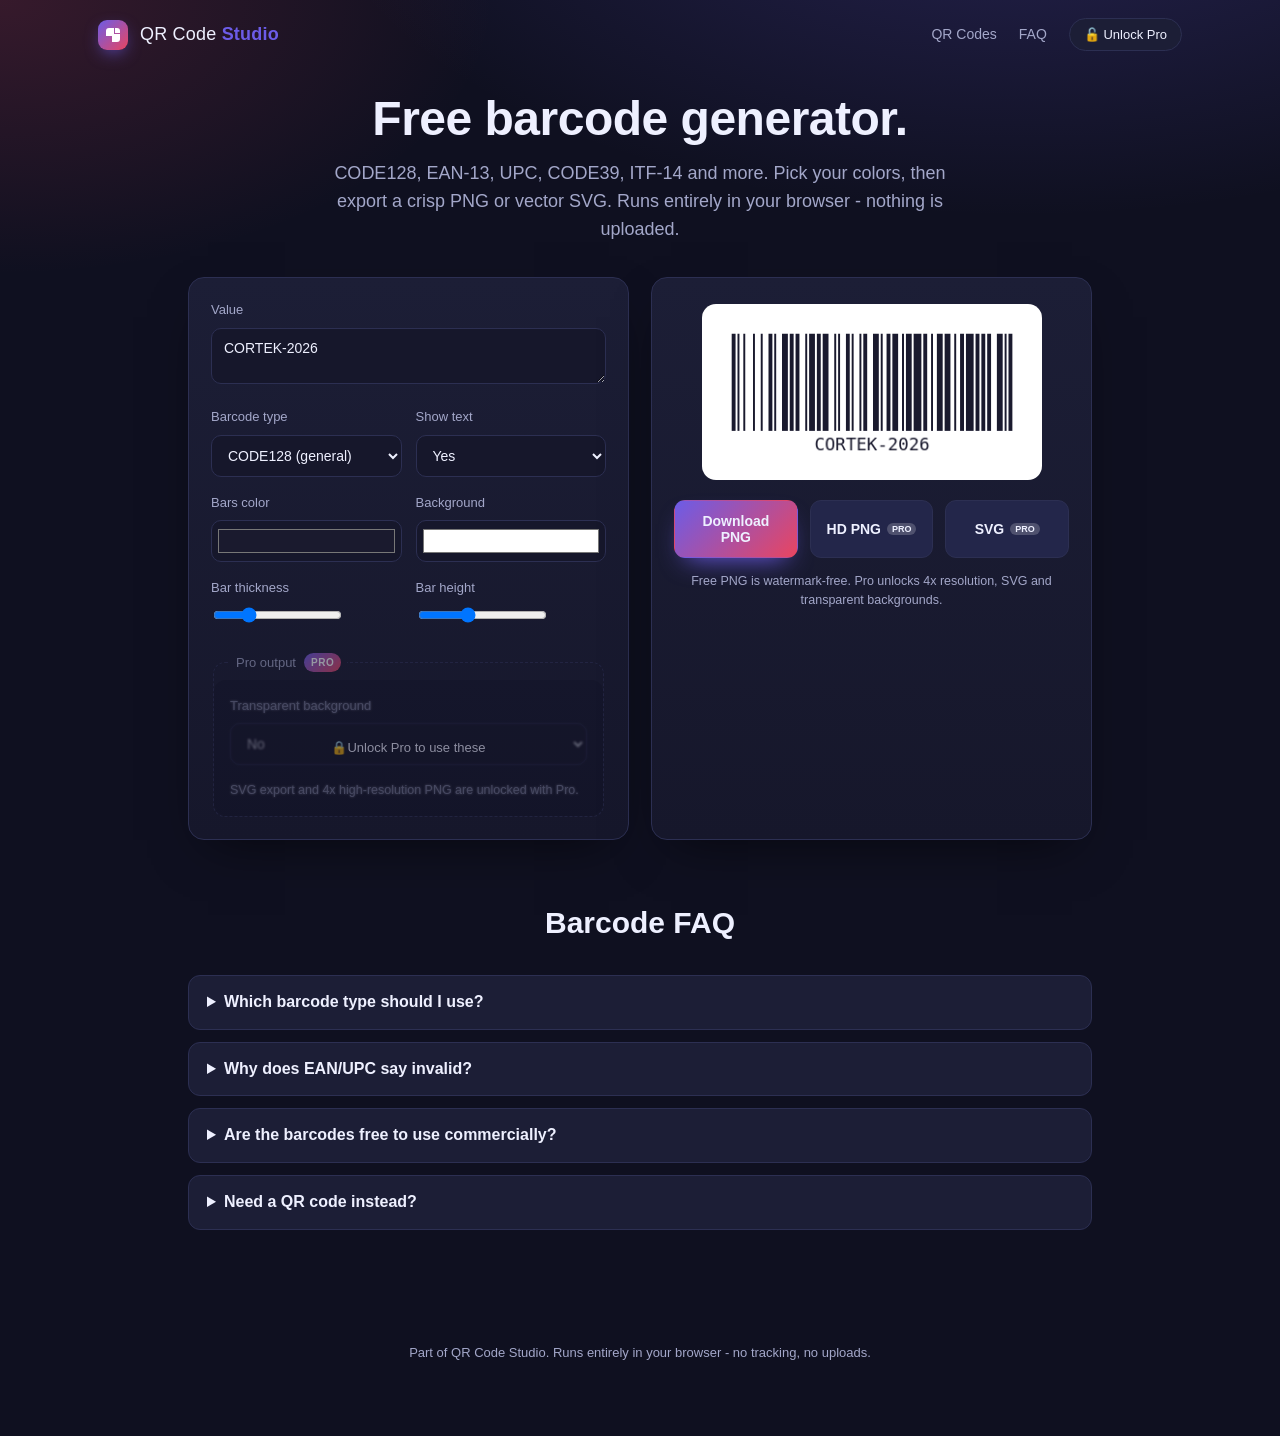
==== barcode/index.html @ 241838bf "Add barcode generator, cross-links, and analytics slot" ====
<!DOCTYPE html>
<html lang="en">
<head>
  <meta charset="UTF-8" />
  <meta name="viewport" content="width=device-width, initial-scale=1.0" />
  <title>Barcode Generator - Free CODE128, EAN, UPC Barcodes (PNG & SVG)</title>
  <meta name="description" content="Generate barcodes free: CODE128, EAN-13, UPC, CODE39, ITF-14 and more. Custom colors, download PNG or vector SVG. Runs in your browser - no signup, no tracking." />
  <link rel="canonical" href="https://qr-code-studio-dxj.pages.dev/barcode/" />

  <meta property="og:type" content="website" />
  <meta property="og:title" content="Barcode Generator - Free CODE128, EAN, UPC (PNG & SVG)" />
  <meta property="og:description" content="Generate barcodes with custom colors and download PNG or vector SVG. Free & private." />
  <meta property="og:url" content="https://qr-code-studio-dxj.pages.dev/barcode/" />
  <meta property="og:image" content="https://qr-code-studio-dxj.pages.dev/assets/og.svg" />
  <meta name="twitter:card" content="summary_large_image" />

  <link rel="icon" type="image/svg+xml" href="/assets/favicon.svg" />
  <link rel="stylesheet" href="/styles.css" />

  <script type="application/ld+json">
  {
    "@context": "https://schema.org",
    "@type": "WebApplication",
    "name": "Barcode Generator",
    "applicationCategory": "DesignApplication",
    "operatingSystem": "Any",
    "offers": { "@type": "Offer", "price": "0", "priceCurrency": "USD" },
    "description": "Free in-browser barcode generator (CODE128, EAN, UPC) with PNG/SVG export."
  }
  </script>
</head>
<body>
  <header class="site-header">
    <a class="brand" href="/">
      <span class="brand-mark" aria-hidden="true"></span>
      <span class="brand-name">QR Code <strong>Studio</strong></span>
    </a>
    <nav class="site-nav">
      <a href="/">QR Codes</a>
      <a href="#faq">FAQ</a>
      <button id="pro-badge" class="pill pill-locked" type="button">Unlock Pro</button>
    </nav>
  </header>

  <main>
    <section class="hero">
      <h1>Free barcode generator.</h1>
      <p class="hero-sub">CODE128, EAN-13, UPC, CODE39, ITF-14 and more. Pick your colors, then export a crisp PNG or vector SVG. Runs entirely in your browser - nothing is uploaded.</p>
    </section>

    <section class="studio" aria-label="Barcode editor">
      <div class="controls card">
        <div class="field">
          <label for="bc-data">Value</label>
          <textarea id="bc-data" rows="2" placeholder="Enter text or numbers">CORTEK-2026</textarea>
          <p class="note" id="bc-error" style="text-align:left;color:var(--err);margin-top:8px" hidden></p>
        </div>

        <div class="grid-2">
          <div class="field">
            <label for="format">Barcode type</label>
            <select id="format">
              <option value="CODE128" selected>CODE128 (general)</option>
              <option value="EAN13">EAN-13 (retail, 12-13 digits)</option>
              <option value="UPC">UPC-A (retail, 11-12 digits)</option>
              <option value="EAN8">EAN-8 (7-8 digits)</option>
              <option value="CODE39">CODE39</option>
              <option value="ITF14">ITF-14 (13-14 digits)</option>
              <option value="MSI">MSI</option>
              <option value="pharmacode">Pharmacode</option>
            </select>
          </div>
          <div class="field">
            <label for="displayValue">Show text</label>
            <select id="displayValue">
              <option value="yes" selected>Yes</option>
              <option value="no">No</option>
            </select>
          </div>
        </div>

        <div class="grid-2">
          <div class="field">
            <label for="fg">Bars color</label>
            <input type="color" id="fg" value="#1a1a2e" />
          </div>
          <div class="field">
            <label for="bg">Background</label>
            <input type="color" id="bg" value="#ffffff" />
          </div>
        </div>

        <div class="grid-2">
          <div class="field">
            <label for="barWidth">Bar thickness</label>
            <input type="range" id="barWidth" min="1" max="5" step="1" value="2" />
          </div>
          <div class="field">
            <label for="height">Bar height</label>
            <input type="range" id="height" min="40" max="200" step="5" value="100" />
          </div>
        </div>

        <fieldset class="field pro-section" id="pro-section">
          <legend>Pro output <span class="tag">PRO</span></legend>
          <div class="field">
            <label for="transparent">Transparent background</label>
            <select id="transparent">
              <option value="no" selected>No</option>
              <option value="yes">Yes</option>
            </select>
          </div>
          <p class="note" style="text-align:left;margin:0">SVG export and 4x high-resolution PNG are unlocked with Pro.</p>
        </fieldset>
      </div>

      <div class="preview card">
        <div class="qr-canvas" id="bc-canvas" style="max-width:340px;aspect-ratio:auto;padding:20px">
          <canvas id="bc"></canvas>
        </div>

        <div class="download-row">
          <button class="btn btn-primary" id="dl-png">Download PNG</button>
          <button class="btn" id="dl-png-hd" data-pro="true">HD PNG <span class="tag-sm">PRO</span></button>
          <button class="btn" id="dl-svg" data-pro="true">SVG <span class="tag-sm">PRO</span></button>
        </div>
        <p class="note">Free PNG is watermark-free. Pro unlocks 4x resolution, SVG and transparent backgrounds.</p>
      </div>
    </section>

    <section id="faq" class="faq">
      <h2>Barcode FAQ</h2>
      <details><summary>Which barcode type should I use?</summary><p><strong>CODE128</strong> is the safe default for internal labels and general use. Use <strong>EAN-13</strong> or <strong>UPC-A</strong> for retail products, and <strong>ITF-14</strong> for shipping cartons.</p></details>
      <details><summary>Why does EAN/UPC say invalid?</summary><p>Those formats require an exact number of digits (EAN-13 needs 12-13 digits, UPC-A needs 11-12). CODE128 accepts almost any text.</p></details>
      <details><summary>Are the barcodes free to use commercially?</summary><p>Yes. Generate as many as you like for products, labels, and inventory.</p></details>
      <details><summary>Need a QR code instead?</summary><p>Use the <a href="/">QR Code Studio</a> for QR codes with logos, colors and styles.</p></details>
    </section>
  </main>

  <footer class="site-footer">
    <p>Part of QR Code Studio. Runs entirely in your browser - no tracking, no uploads.</p>
    <p id="support-line" hidden>Enjoying it? <a id="support-link" href="#" target="_blank" rel="noopener">Buy me a coffee</a>.</p>
  </footer>

  <div class="modal-backdrop" id="pro-modal" hidden>
    <div class="modal card" role="dialog" aria-modal="true" aria-labelledby="pro-title">
      <button class="modal-close" id="pro-close" aria-label="Close">&times;</button>
      <h2 id="pro-title">QR Code Studio <span class="tag">PRO</span></h2>
      <ul class="pro-list">
        <li>4x high-resolution PNG</li>
        <li>Vector <strong>SVG</strong> export</li>
        <li>Transparent backgrounds</li>
        <li>Everything in the QR tool too</li>
      </ul>
      <a class="btn btn-primary btn-block" id="buy-btn" href="#" target="_blank" rel="noopener">Get Pro - <span id="price-label">$9 once</span></a>
      <div class="license-box">
        <label for="license">Already bought? Enter your license key</label>
        <div class="license-row">
          <input type="text" id="license" placeholder="XXXXXXXX-XXXXXXXX-XXXXXXXX-XXXXXXXX" />
          <button class="btn" id="activate-btn">Activate</button>
        </div>
        <p class="license-msg" id="license-msg" role="status"></p>
      </div>
    </div>
  </div>

  <script src="/config.js"></script>
  <script src="/analytics.js"></script>
  <script src="/vendor/jsbarcode.js"></script>
  <script src="/barcode/app.js"></script>
</body>
</html>
---- styles.css ----
:root {
  --bg: #0f1020;
  --bg-soft: #16172b;
  --card: #1c1e36;
  --card-2: #23264a;
  --text: #eef0ff;
  --muted: #a3a7c9;
  --line: #2c2f52;
  --accent: #6c5ce7;
  --accent-2: #e94560;
  --ok: #2ecc71;
  --err: #ff6b6b;
  --radius: 16px;
  --shadow: 0 20px 50px -20px rgba(0, 0, 0, 0.6);
  --font: -apple-system, BlinkMacSystemFont, "Segoe UI", Roboto, Helvetica, Arial, sans-serif;
}

* { box-sizing: border-box; }

html { scroll-behavior: smooth; }

body {
  margin: 0;
  font-family: var(--font);
  color: var(--text);
  background:
    radial-gradient(1200px 600px at 80% -10%, rgba(108, 92, 231, 0.25), transparent 60%),
    radial-gradient(900px 500px at 0% 0%, rgba(233, 69, 96, 0.18), transparent 55%),
    var(--bg);
  line-height: 1.55;
  -webkit-font-smoothing: antialiased;
}

a { color: inherit; }

/* Header */
.site-header {
  display: flex;
  align-items: center;
  justify-content: space-between;
  padding: 18px clamp(16px, 5vw, 48px);
  max-width: 1180px;
  margin: 0 auto;
}
.brand { display: flex; align-items: center; gap: 12px; text-decoration: none; }
.brand-mark {
  width: 30px; height: 30px; border-radius: 9px;
  background: linear-gradient(135deg, var(--accent), var(--accent-2));
  box-shadow: 0 6px 18px -6px var(--accent);
  position: relative;
}
.brand-mark::after {
  content: ""; position: absolute; inset: 8px;
  border-radius: 3px;
  background:
    linear-gradient(#fff 0 0) 0 0 / 8px 8px no-repeat,
    linear-gradient(#fff 0 0) 100% 100% / 8px 8px no-repeat,
    linear-gradient(#fff 0 0) 100% 0 / 5px 5px no-repeat;
}
.brand-name { font-size: 18px; letter-spacing: 0.2px; }
.brand-name strong { color: var(--accent); }
.site-nav { display: flex; align-items: center; gap: 22px; }
.site-nav a { color: var(--muted); text-decoration: none; font-size: 14px; }
.site-nav a:hover { color: var(--text); }

.pill {
  border: 1px solid var(--line);
  background: var(--card);
  color: var(--text);
  padding: 8px 14px;
  border-radius: 999px;
  font-size: 13px;
  cursor: pointer;
  transition: transform 0.1s ease, border-color 0.2s;
}
.pill:hover { transform: translateY(-1px); border-color: var(--accent); }
.pill-locked::before { content: "\1F513  "; }
.pill-pro {
  background: linear-gradient(135deg, var(--accent), var(--accent-2));
  border-color: transparent;
  font-weight: 600;
}
.pill-pro::before { content: "\2728  "; }

/* Hero */
.hero { max-width: 820px; margin: 24px auto 8px; padding: 0 clamp(16px, 5vw, 48px); text-align: center; }
.hero h1 { font-size: clamp(30px, 5vw, 48px); line-height: 1.1; margin: 10px 0 14px; letter-spacing: -0.5px; }
.hero-sub { color: var(--muted); font-size: clamp(15px, 2vw, 18px); margin: 0 auto; max-width: 620px; }

/* Studio layout */
.studio {
  display: grid;
  grid-template-columns: 1fr 1fr;
  gap: 22px;
  max-width: 1000px;
  margin: 34px auto;
  padding: 0 clamp(16px, 5vw, 48px);
}
@media (max-width: 820px) { .studio { grid-template-columns: 1fr; } }

.card {
  background: linear-gradient(180deg, var(--card), var(--bg-soft));
  border: 1px solid var(--line);
  border-radius: var(--radius);
  box-shadow: var(--shadow);
  padding: 22px;
}

.field { margin-bottom: 16px; }
.field:last-child { margin-bottom: 0; }
label, legend { display: block; font-size: 13px; color: var(--muted); margin-bottom: 7px; font-weight: 500; }

textarea, select, input[type="text"] {
  width: 100%;
  background: var(--bg-soft);
  border: 1px solid var(--line);
  color: var(--text);
  border-radius: 10px;
  padding: 11px 12px;
  font-size: 14px;
  font-family: inherit;
  resize: vertical;
}
textarea:focus, select:focus, input[type="text"]:focus {
  outline: none; border-color: var(--accent); box-shadow: 0 0 0 3px rgba(108, 92, 231, 0.25);
}

input[type="color"] {
  width: 100%; height: 42px; padding: 4px; background: var(--bg-soft);
  border: 1px solid var(--line); border-radius: 10px; cursor: pointer;
}
input[type="file"] { width: 100%; font-size: 13px; color: var(--muted); }
.grid-2 { display: grid; grid-template-columns: 1fr 1fr; gap: 14px; }

.quicktypes { display: flex; flex-wrap: wrap; gap: 8px; margin-top: 10px; }
.quicktypes button {
  background: var(--card-2); border: 1px solid var(--line); color: var(--muted);
  border-radius: 8px; padding: 6px 12px; font-size: 12.5px; cursor: pointer;
}
.quicktypes button:hover, .quicktypes button.active { color: var(--text); border-color: var(--accent); }

.pro-section {
  border: 1px dashed var(--line);
  border-radius: 12px;
  padding: 16px;
  margin-top: 6px;
  position: relative;
}
.pro-section legend { padding: 0 6px; display: inline-flex; align-items: center; gap: 8px; }
.tag {
  background: linear-gradient(135deg, var(--accent), var(--accent-2));
  color: #fff; font-size: 10px; font-weight: 700; letter-spacing: 0.5px;
  padding: 2px 7px; border-radius: 999px;
}
.tag-sm { font-size: 9px; padding: 1px 5px; border-radius: 999px; background: rgba(255,255,255,0.2); }
.link-btn { background: none; border: none; color: var(--accent-2); cursor: pointer; font-size: 12px; padding: 4px 0; }

/* locked overlay for pro controls */
.locked .pro-section { opacity: 0.55; }
.locked .pro-section::after {
  content: "\1F512 Unlock Pro to use these";
  position: absolute; inset: 0;
  display: flex; align-items: center; justify-content: center;
  background: rgba(15, 16, 32, 0.35);
  border-radius: 12px; font-size: 13px; color: var(--text);
  cursor: pointer; backdrop-filter: blur(1px);
}

/* Preview */
.preview { display: flex; flex-direction: column; align-items: center; }
.qr-canvas {
  background: #fff; border-radius: 14px; padding: 16px;
  display: flex; align-items: center; justify-content: center;
  width: 100%; max-width: 320px; aspect-ratio: 1 / 1; margin: 4px auto 20px;
}
.qr-canvas canvas, .qr-canvas svg { width: 100% !important; height: 100% !important; border-radius: 4px; }

.size-row { display: flex; align-items: center; gap: 12px; width: 100%; margin-bottom: 16px; }
.size-row label { margin: 0; white-space: nowrap; }
.size-row input[type="range"] { flex: 1; accent-color: var(--accent); }
.size-row output { font-variant-numeric: tabular-nums; color: var(--muted); font-size: 13px; min-width: 58px; text-align: right; }

.download-row { display: flex; gap: 12px; width: 100%; }
.btn {
  flex: 1; border: 1px solid var(--line); background: var(--card-2); color: var(--text);
  padding: 12px 14px; border-radius: 11px; font-size: 14px; font-weight: 600; cursor: pointer;
  display: inline-flex; align-items: center; justify-content: center; gap: 6px;
  transition: transform 0.08s ease, box-shadow 0.2s, border-color 0.2s;
}
.btn:hover { transform: translateY(-1px); border-color: var(--accent); }
.btn-primary {
  background: linear-gradient(135deg, var(--accent), var(--accent-2));
  border-color: transparent; box-shadow: 0 12px 26px -12px var(--accent);
}
.btn-block { width: 100%; }
.note { color: var(--muted); font-size: 12.5px; margin: 14px 0 0; text-align: center; }

/* Sections */
.features, .faq { max-width: 1000px; margin: 60px auto; padding: 0 clamp(16px, 5vw, 48px); }
.features h2, .faq h2 { font-size: clamp(22px, 3vw, 30px); text-align: center; margin-bottom: 28px; }
.feature-grid { display: grid; grid-template-columns: repeat(4, 1fr); gap: 18px; }
@media (max-width: 820px) { .feature-grid { grid-template-columns: 1fr 1fr; } }
@media (max-width: 520px) { .feature-grid { grid-template-columns: 1fr; } }
.feature { background: var(--card); border: 1px solid var(--line); border-radius: 14px; padding: 18px; }
.feature h3 { margin: 0 0 8px; font-size: 15px; }
.feature p { margin: 0; color: var(--muted); font-size: 13.5px; }

.faq details {
  background: var(--card); border: 1px solid var(--line); border-radius: 12px;
  padding: 14px 18px; margin-bottom: 12px;
}
.faq summary { cursor: pointer; font-weight: 600; }
.faq details p { color: var(--muted); margin: 10px 0 2px; }

/* Footer */
.site-footer { text-align: center; color: var(--muted); font-size: 13px; padding: 40px 20px 60px; }
.site-footer a { color: var(--accent-2); }

/* Modal */
.modal-backdrop {
  position: fixed; inset: 0; background: rgba(6, 6, 16, 0.72);
  display: flex; align-items: center; justify-content: center; padding: 20px; z-index: 50;
  backdrop-filter: blur(4px);
}
.modal { max-width: 420px; width: 100%; position: relative; }
.modal h2 { margin: 4px 0 16px; display: flex; align-items: center; gap: 10px; }
.modal-close {
  position: absolute; top: 12px; right: 14px; background: none; border: none;
  color: var(--muted); font-size: 26px; line-height: 1; cursor: pointer;
}
.pro-list { margin: 0 0 20px; padding-left: 20px; color: var(--text); }
.pro-list li { margin-bottom: 7px; }
.license-box { margin-top: 20px; border-top: 1px solid var(--line); padding-top: 18px; }
.license-row { display: flex; gap: 10px; margin-top: 4px; }
.license-row input { flex: 1; }
.license-row .btn { flex: 0 0 auto; }
.license-msg { font-size: 13px; margin: 10px 0 0; min-height: 18px; }
.license-msg.ok { color: var(--ok); }
.license-msg.err { color: var(--err); }

[hidden] { display: none !important; }
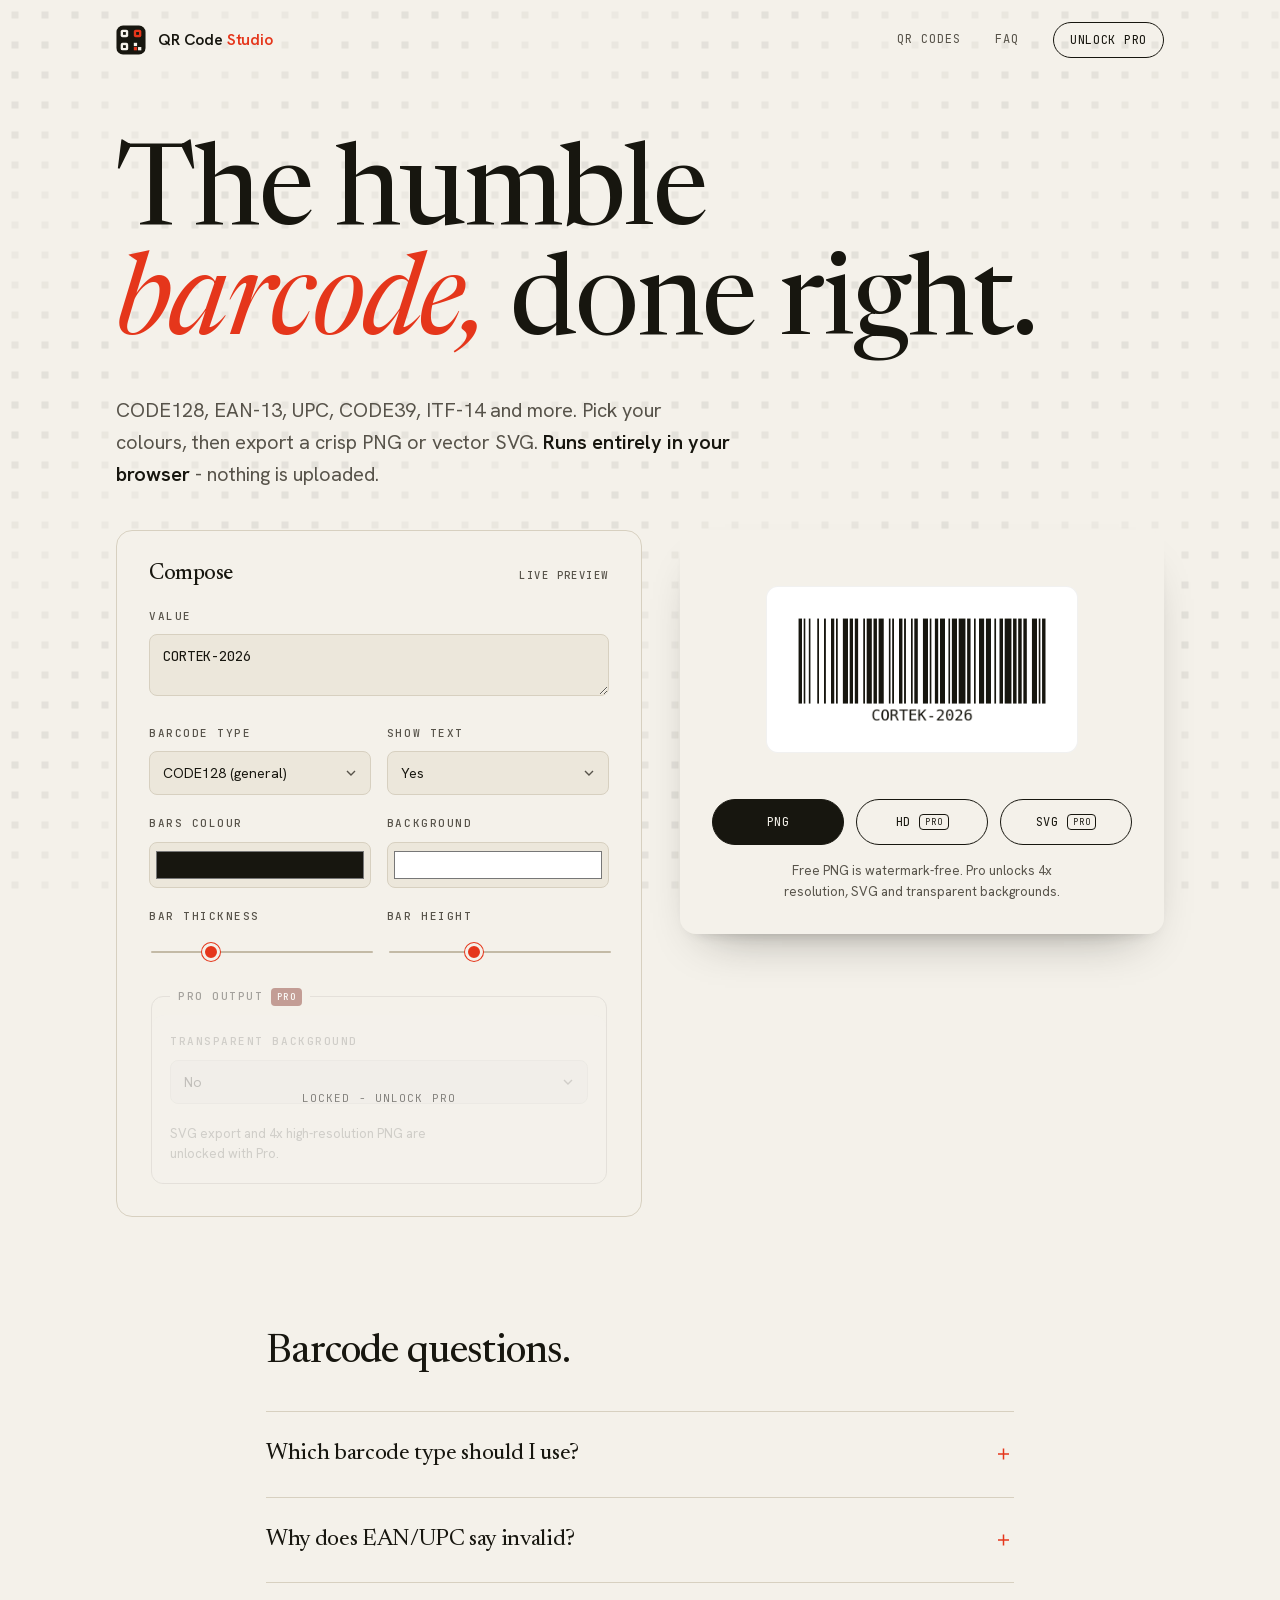
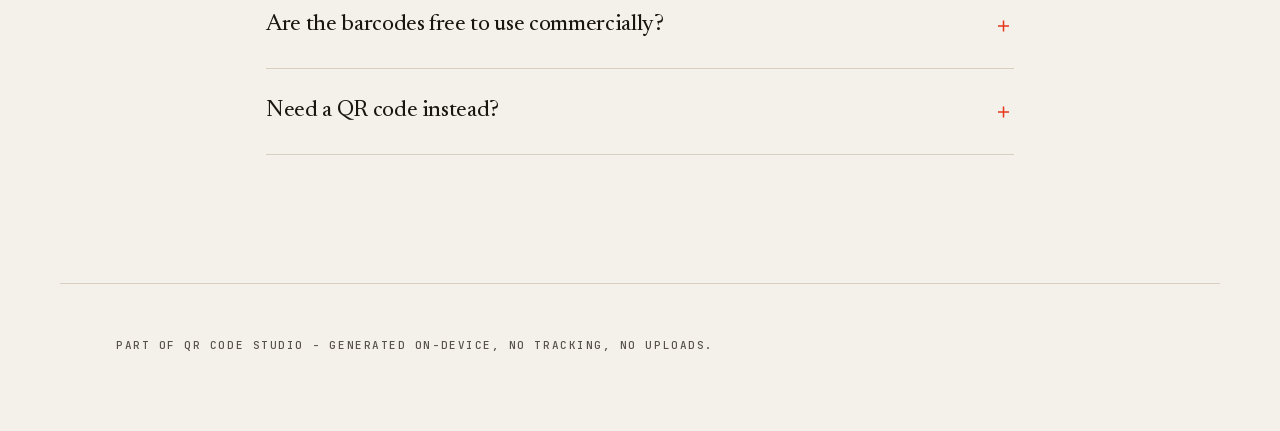
==== commit c35b3a25: "Overdrive redesign: editorial paper/ink system, Newsreader type, living module grid" ====
--- a/barcode/index.html
+++ b/barcode/index.html
@@ -15,6 +15,8 @@
   <meta name="twitter:card" content="summary_large_image" />
 
   <link rel="icon" type="image/svg+xml" href="/assets/favicon.svg" />
+  <link rel="preload" as="font" type="font/woff2" href="/assets/fonts/newsreader.woff2" crossorigin />
+  <link rel="preload" as="font" type="font/woff2" href="/assets/fonts/hanken-grotesk.woff2" crossorigin />
   <link rel="stylesheet" href="/styles.css" />
 
   <script type="application/ld+json">
@@ -30,30 +32,54 @@
   </script>
 </head>
 <body>
+  <canvas id="bg-grid" aria-hidden="true"></canvas>
+
   <header class="site-header">
-    <a class="brand" href="/">
-      <span class="brand-mark" aria-hidden="true"></span>
-      <span class="brand-name">QR Code <strong>Studio</strong></span>
+    <a class="brand" href="/" aria-label="QR Code Studio home">
+      <svg viewBox="0 0 32 32" fill="none" aria-hidden="true">
+        <rect x="0.5" y="0.5" width="31" height="31" rx="7" fill="#17160f"/>
+        <rect x="5" y="5" width="8" height="8" rx="2" fill="#f4f1ea"/>
+        <rect x="7.5" y="7.5" width="3" height="3" fill="#17160f"/>
+        <rect x="19" y="5" width="8" height="8" rx="2" fill="#e5361b"/>
+        <rect x="21.5" y="7.5" width="3" height="3" fill="#17160f"/>
+        <rect x="5" y="19" width="8" height="8" rx="2" fill="#f4f1ea"/>
+        <rect x="7.5" y="21.5" width="3" height="3" fill="#17160f"/>
+        <rect x="19" y="19" width="3.5" height="3.5" fill="#f4f1ea"/>
+        <rect x="23.5" y="23.5" width="3.5" height="3.5" fill="#f4f1ea"/>
+        <rect x="19" y="23.5" width="3.5" height="3.5" fill="#e5361b"/>
+      </svg>
+      <span class="brand-name">QR&nbsp;Code&nbsp;<em>Studio</em></span>
     </a>
     <nav class="site-nav">
-      <a href="/">QR Codes</a>
+      <a href="/" class="nav-cross">QR&nbsp;Codes</a>
       <a href="#faq">FAQ</a>
-      <button id="pro-badge" class="pill pill-locked" type="button">Unlock Pro</button>
+      <button id="pro-badge" class="pill" type="button">Unlock Pro</button>
     </nav>
   </header>
 
   <main>
     <section class="hero">
-      <h1>Free barcode generator.</h1>
-      <p class="hero-sub">CODE128, EAN-13, UPC, CODE39, ITF-14 and more. Pick your colors, then export a crisp PNG or vector SVG. Runs entirely in your browser - nothing is uploaded.</p>
+      <h1>
+        <span class="reveal-word" style="--d:0s">The</span>
+        <span class="reveal-word" style="--d:.06s">humble</span>
+        <span class="reveal-word ink-accent" style="--d:.12s">barcode,</span>
+        <span class="reveal-word" style="--d:.18s">done</span>
+        <span class="reveal-word" style="--d:.24s">right.</span>
+      </h1>
+      <p class="hero-sub">CODE128, EAN-13, UPC, CODE39, ITF-14 and more. Pick your colours, then export a crisp PNG or vector SVG. <strong>Runs entirely in your browser</strong> - nothing is uploaded.</p>
     </section>
 
     <section class="studio" aria-label="Barcode editor">
-      <div class="controls card">
+      <div class="panel controls">
+        <div class="panel-head">
+          <h2>Compose</h2>
+          <span class="meta">Live preview</span>
+        </div>
+
         <div class="field">
           <label for="bc-data">Value</label>
           <textarea id="bc-data" rows="2" placeholder="Enter text or numbers">CORTEK-2026</textarea>
-          <p class="note" id="bc-error" style="text-align:left;color:var(--err);margin-top:8px" hidden></p>
+          <p class="bc-error" id="bc-error" hidden></p>
         </div>
 
         <div class="grid-2">
@@ -61,11 +87,11 @@
             <label for="format">Barcode type</label>
             <select id="format">
               <option value="CODE128" selected>CODE128 (general)</option>
-              <option value="EAN13">EAN-13 (retail, 12-13 digits)</option>
-              <option value="UPC">UPC-A (retail, 11-12 digits)</option>
-              <option value="EAN8">EAN-8 (7-8 digits)</option>
+              <option value="EAN13">EAN-13 (retail)</option>
+              <option value="UPC">UPC-A (retail)</option>
+              <option value="EAN8">EAN-8</option>
               <option value="CODE39">CODE39</option>
-              <option value="ITF14">ITF-14 (13-14 digits)</option>
+              <option value="ITF14">ITF-14</option>
               <option value="MSI">MSI</option>
               <option value="pharmacode">Pharmacode</option>
             </select>
@@ -81,8 +107,8 @@
 
         <div class="grid-2">
           <div class="field">
-            <label for="fg">Bars color</label>
-            <input type="color" id="fg" value="#1a1a2e" />
+            <label for="fg">Bars colour</label>
+            <input type="color" id="fg" value="#17160f" />
           </div>
           <div class="field">
             <label for="bg">Background</label>
@@ -114,43 +140,50 @@
         </fieldset>
       </div>
 
-      <div class="preview card">
-        <div class="qr-canvas" id="bc-canvas" style="max-width:340px;aspect-ratio:auto;padding:20px">
-          <canvas id="bc"></canvas>
+      <div class="preview">
+        <div class="qr-stage bc-stage" id="qr-stage">
+          <div class="qr-canvas bc-stage" style="aspect-ratio:auto;width:100%">
+            <canvas id="bc"></canvas>
+          </div>
         </div>
 
         <div class="download-row">
-          <button class="btn btn-primary" id="dl-png">Download PNG</button>
-          <button class="btn" id="dl-png-hd" data-pro="true">HD PNG <span class="tag-sm">PRO</span></button>
+          <button class="btn btn-primary" id="dl-png">PNG</button>
+          <button class="btn" id="dl-png-hd" data-pro="true">HD <span class="tag-sm">PRO</span></button>
           <button class="btn" id="dl-svg" data-pro="true">SVG <span class="tag-sm">PRO</span></button>
         </div>
         <p class="note">Free PNG is watermark-free. Pro unlocks 4x resolution, SVG and transparent backgrounds.</p>
       </div>
     </section>
 
-    <section id="faq" class="faq">
-      <h2>Barcode FAQ</h2>
+    <section id="faq" class="faq reveal">
+      <h2>Barcode questions.</h2>
       <details><summary>Which barcode type should I use?</summary><p><strong>CODE128</strong> is the safe default for internal labels and general use. Use <strong>EAN-13</strong> or <strong>UPC-A</strong> for retail products, and <strong>ITF-14</strong> for shipping cartons.</p></details>
       <details><summary>Why does EAN/UPC say invalid?</summary><p>Those formats require an exact number of digits (EAN-13 needs 12-13 digits, UPC-A needs 11-12). CODE128 accepts almost any text.</p></details>
       <details><summary>Are the barcodes free to use commercially?</summary><p>Yes. Generate as many as you like for products, labels, and inventory.</p></details>
-      <details><summary>Need a QR code instead?</summary><p>Use the <a href="/">QR Code Studio</a> for QR codes with logos, colors and styles.</p></details>
+      <details><summary>Need a QR code instead?</summary><p>Use the <a href="/">QR Code Studio</a> for QR codes with logos, colours and styles.</p></details>
     </section>
   </main>
 
   <footer class="site-footer">
-    <p>Part of QR Code Studio. Runs entirely in your browser - no tracking, no uploads.</p>
-    <p id="support-line" hidden>Enjoying it? <a id="support-link" href="#" target="_blank" rel="noopener">Buy me a coffee</a>.</p>
+    <p class="meta">
+      Part of QR Code Studio - generated on-device, no tracking, no uploads.<br />
+      <span id="support-line" hidden>Enjoying it? <a id="support-link" href="#" target="_blank" rel="noopener">Buy me a coffee</a>.</span>
+    </p>
   </footer>
 
   <div class="modal-backdrop" id="pro-modal" hidden>
-    <div class="modal card" role="dialog" aria-modal="true" aria-labelledby="pro-title">
-      <button class="modal-close" id="pro-close" aria-label="Close">&times;</button>
-      <h2 id="pro-title">QR Code Studio <span class="tag">PRO</span></h2>
+    <div class="modal" role="dialog" aria-modal="true" aria-labelledby="pro-title">
+      <button class="modal-close" id="pro-close" aria-label="Close">
+        <svg viewBox="0 0 20 20" fill="none"><path d="M5 5l10 10M15 5L5 15" stroke="currentColor" stroke-width="1.6" stroke-linecap="round"/></svg>
+      </button>
+      <h2 id="pro-title">Pro <span class="tag">STUDIO</span></h2>
+      <p class="price-note">One-time purchase - unlock both tools</p>
       <ul class="pro-list">
-        <li>4x high-resolution PNG</li>
-        <li>Vector <strong>SVG</strong> export</li>
-        <li>Transparent backgrounds</li>
-        <li>Everything in the QR tool too</li>
+        <li><svg viewBox="0 0 16 16" fill="none"><path d="M3 8.5l3.5 3.5L13 4" stroke="currentColor" stroke-width="1.7" stroke-linecap="round" stroke-linejoin="round"/></svg>4x high-resolution PNG</li>
+        <li><svg viewBox="0 0 16 16" fill="none"><path d="M3 8.5l3.5 3.5L13 4" stroke="currentColor" stroke-width="1.7" stroke-linecap="round" stroke-linejoin="round"/></svg>Vector <strong>SVG</strong> export</li>
+        <li><svg viewBox="0 0 16 16" fill="none"><path d="M3 8.5l3.5 3.5L13 4" stroke="currentColor" stroke-width="1.7" stroke-linecap="round" stroke-linejoin="round"/></svg>Transparent backgrounds</li>
+        <li><svg viewBox="0 0 16 16" fill="none"><path d="M3 8.5l3.5 3.5L13 4" stroke="currentColor" stroke-width="1.7" stroke-linecap="round" stroke-linejoin="round"/></svg>Everything in the QR tool too</li>
       </ul>
       <a class="btn btn-primary btn-block" id="buy-btn" href="#" target="_blank" rel="noopener">Get Pro - <span id="price-label">$9 once</span></a>
       <div class="license-box">
@@ -168,5 +201,6 @@
   <script src="/analytics.js"></script>
   <script src="/vendor/jsbarcode.js"></script>
   <script src="/barcode/app.js"></script>
+  <script src="/motion.js"></script>
 </body>
 </html>
--- a/styles.css
+++ b/styles.css
@@ -1,241 +1,435 @@
+/* ============================================================
+   QR Code Studio - editorial system
+   Paper & ink, one vermilion accent. Type-led, grid-native.
+   ============================================================ */
+
+@font-face {
+  font-family: "Newsreader";
+  src: url(/assets/fonts/newsreader.woff2) format("woff2");
+  font-weight: 400 600;
+  font-style: normal;
+  font-display: swap;
+}
+@font-face {
+  font-family: "Newsreader";
+  src: url(/assets/fonts/newsreader-italic.woff2) format("woff2");
+  font-weight: 400 500;
+  font-style: italic;
+  font-display: swap;
+}
+@font-face {
+  font-family: "Hanken Grotesk";
+  src: url(/assets/fonts/hanken-grotesk.woff2) format("woff2");
+  font-weight: 400 700;
+  font-style: normal;
+  font-display: swap;
+}
+@font-face {
+  font-family: "JetBrains Mono";
+  src: url(/assets/fonts/jetbrains-mono.woff2) format("woff2");
+  font-weight: 100 800;
+  font-style: normal;
+  font-display: swap;
+}
+
 :root {
-  --bg: #0f1020;
-  --bg-soft: #16172b;
-  --card: #1c1e36;
-  --card-2: #23264a;
-  --text: #eef0ff;
-  --muted: #a3a7c9;
-  --line: #2c2f52;
-  --accent: #6c5ce7;
-  --accent-2: #e94560;
-  --ok: #2ecc71;
-  --err: #ff6b6b;
-  --radius: 16px;
-  --shadow: 0 20px 50px -20px rgba(0, 0, 0, 0.6);
-  --font: -apple-system, BlinkMacSystemFont, "Segoe UI", Roboto, Helvetica, Arial, sans-serif;
+  --paper: #f4f1ea;
+  --paper-2: #ece7db;
+  --paper-3: #e3ddce;
+  --ink: #17160f;
+  --ink-2: #57534a;      /* warm-tinted secondary, not gray */
+  --ink-3: #8a8578;      /* faint */
+  --line: #d7d0c0;
+  --line-strong: #c3baa6;
+  --accent: #e5361b;     /* vermilion */
+  --accent-deep: #b8290f;
+  --ok: #2f7d4f;
+  --err: #c0301a;
+
+  --sans: "Hanken Grotesk", -apple-system, BlinkMacSystemFont, "Segoe UI", sans-serif;
+  --display: "Newsreader", Georgia, "Times New Roman", serif;
+  --mono: "JetBrains Mono", ui-monospace, "SF Mono", Menlo, monospace;
+
+  --r-lg: 16px;
+  --r-md: 12px;
+  --r-sm: 8px;
+  --shadow: 0 24px 48px -28px rgba(23, 22, 15, 0.45), 0 8px 18px -14px rgba(23, 22, 15, 0.3);
+  --ease: cubic-bezier(0.16, 1, 0.3, 1);
+  --maxw: 1160px;
 }
 
 * { box-sizing: border-box; }
 
-html { scroll-behavior: smooth; }
+html {
+  scroll-behavior: smooth;
+  -webkit-text-size-adjust: 100%;
+}
 
 body {
   margin: 0;
-  font-family: var(--font);
-  color: var(--text);
-  background:
-    radial-gradient(1200px 600px at 80% -10%, rgba(108, 92, 231, 0.25), transparent 60%),
-    radial-gradient(900px 500px at 0% 0%, rgba(233, 69, 96, 0.18), transparent 55%),
-    var(--bg);
-  line-height: 1.55;
+  font-family: var(--sans);
+  font-size: 17px;
+  line-height: 1.6;
+  color: var(--ink);
+  background: var(--paper);
   -webkit-font-smoothing: antialiased;
-}
-
-a { color: inherit; }
-
-/* Header */
+  text-rendering: optimizeLegibility;
+  overflow-x: hidden;
+}
+
+/* Living module-grid canvas behind everything */
+#bg-grid {
+  position: fixed;
+  inset: 0;
+  width: 100%;
+  height: 100%;
+  z-index: 0;
+  pointer-events: none;
+}
+body > *:not(#bg-grid) { position: relative; z-index: 1; }
+
+/* Browser surfaces themed from the palette */
+::selection { background: var(--accent); color: #fff; }
+::-moz-selection { background: var(--accent); color: #fff; }
+:focus-visible { outline: 2px solid var(--accent); outline-offset: 3px; border-radius: 3px; }
+html { scrollbar-color: var(--line-strong) transparent; }
+::-webkit-scrollbar { width: 11px; height: 11px; }
+::-webkit-scrollbar-thumb { background: var(--line-strong); border: 3px solid var(--paper); border-radius: 999px; }
+::-webkit-scrollbar-thumb:hover { background: var(--ink-3); }
+
+a { color: var(--ink); text-decoration: none; }
+
+h1, h2, h3 {
+  font-family: var(--display);
+  font-weight: 440;
+  font-optical-sizing: auto;
+  font-synthesis: none;
+  letter-spacing: -0.02em;
+  line-height: 1.06;
+  margin: 0;
+  text-wrap: balance;
+}
+
+/* Micro-labels: mono, annotating data fields (spec style) */
+.ey, label, legend, .meta {
+  font-family: var(--mono);
+  font-size: 11px;
+  font-weight: 500;
+  letter-spacing: 0.14em;
+  text-transform: uppercase;
+  color: var(--ink-2);
+}
+
+/* -------------------- Layout shell -------------------- */
+.wrap { max-width: var(--maxw); margin: 0 auto; padding: 0 clamp(20px, 5vw, 56px); }
+
 .site-header {
   display: flex;
   align-items: center;
   justify-content: space-between;
-  padding: 18px clamp(16px, 5vw, 48px);
-  max-width: 1180px;
+  max-width: var(--maxw);
   margin: 0 auto;
-}
-.brand { display: flex; align-items: center; gap: 12px; text-decoration: none; }
-.brand-mark {
-  width: 30px; height: 30px; border-radius: 9px;
-  background: linear-gradient(135deg, var(--accent), var(--accent-2));
-  box-shadow: 0 6px 18px -6px var(--accent);
+  padding: 22px clamp(20px, 5vw, 56px);
+}
+.brand { display: inline-flex; align-items: center; gap: 12px; }
+.brand svg { display: block; width: 30px; height: 30px; }
+.brand-name { font-family: var(--sans); font-weight: 600; font-size: 16px; letter-spacing: -0.01em; }
+.brand-name em { font-style: normal; color: var(--accent); }
+
+.site-nav { display: flex; align-items: center; gap: clamp(16px, 3vw, 34px); }
+.site-nav a {
+  font-family: var(--mono);
+  font-size: 12px;
+  letter-spacing: 0.08em;
+  text-transform: uppercase;
+  color: var(--ink-2);
   position: relative;
-}
-.brand-mark::after {
-  content: ""; position: absolute; inset: 8px;
-  border-radius: 3px;
-  background:
-    linear-gradient(#fff 0 0) 0 0 / 8px 8px no-repeat,
-    linear-gradient(#fff 0 0) 100% 100% / 8px 8px no-repeat,
-    linear-gradient(#fff 0 0) 100% 0 / 5px 5px no-repeat;
-}
-.brand-name { font-size: 18px; letter-spacing: 0.2px; }
-.brand-name strong { color: var(--accent); }
-.site-nav { display: flex; align-items: center; gap: 22px; }
-.site-nav a { color: var(--muted); text-decoration: none; font-size: 14px; }
-.site-nav a:hover { color: var(--text); }
+  padding: 4px 0;
+}
+.site-nav a::after {
+  content: ""; position: absolute; left: 0; bottom: 0; height: 1px; width: 100%;
+  background: var(--ink); transform: scaleX(0); transform-origin: left;
+  transition: transform 0.4s var(--ease);
+}
+.site-nav a:hover { color: var(--ink); }
+.site-nav a:hover::after { transform: scaleX(1); }
 
 .pill {
+  font-family: var(--mono);
+  font-size: 12px;
+  letter-spacing: 0.06em;
+  text-transform: uppercase;
+  color: var(--ink);
+  background: transparent;
+  border: 1px solid var(--ink);
+  padding: 9px 16px;
+  border-radius: 999px;
+  cursor: pointer;
+  display: inline-flex; align-items: center; gap: 7px;
+  transition: background 0.3s var(--ease), color 0.3s var(--ease), transform 0.2s var(--ease);
+}
+.pill svg { width: 13px; height: 13px; }
+.pill:hover { background: var(--ink); color: var(--paper); }
+.pill.pill-pro { background: var(--accent); border-color: var(--accent); color: #fff; }
+.pill.pill-pro:hover { background: var(--accent-deep); border-color: var(--accent-deep); }
+
+/* -------------------- Hero -------------------- */
+.hero { max-width: var(--maxw); margin: clamp(28px, 6vw, 64px) auto clamp(24px, 4vw, 40px); padding: 0 clamp(20px, 5vw, 56px); }
+.hero h1 {
+  font-size: clamp(40px, 9vw, 112px);
+  font-weight: 420;
+  font-variation-settings: "opsz" 72;
+  line-height: 0.98;
+  max-width: 15ch;
+}
+.hero h1 .ink-accent { color: var(--accent); font-style: italic; }
+.hero-sub {
+  margin: clamp(20px, 3vw, 30px) 0 0;
+  max-width: 56ch;
+  font-size: clamp(17px, 1.6vw, 20px);
+  color: var(--ink-2);
+}
+.hero-sub strong { color: var(--ink); font-weight: 600; }
+
+/* word-stagger reveal */
+.reveal-word { display: inline-block; }
+@media (prefers-reduced-motion: no-preference) {
+  .js .reveal-word { opacity: 0; transform: translateY(0.5em) rotate(1.5deg); animation: wordIn 0.9s var(--ease) forwards; animation-delay: var(--d, 0s); }
+  @keyframes wordIn { to { opacity: 1; transform: none; } }
+}
+
+/* generic scroll reveal (varied per section, see nth rules) */
+@media (prefers-reduced-motion: no-preference) {
+  .js .reveal { opacity: 0; transform: translateY(18px); transition: opacity 0.7s var(--ease), transform 0.7s var(--ease); }
+  .js .reveal.in { opacity: 1; transform: none; }
+}
+
+/* -------------------- Studio (the tool) -------------------- */
+.studio {
+  max-width: var(--maxw);
+  margin: 0 auto clamp(60px, 9vw, 120px);
+  padding: 0 clamp(20px, 5vw, 56px);
+  display: grid;
+  grid-template-columns: minmax(0, 1fr) minmax(0, 0.92fr);
+  gap: clamp(20px, 3vw, 40px);
+  align-items: start;
+}
+@media (max-width: 900px) { .studio { grid-template-columns: 1fr; } }
+
+.panel {
+  background: var(--paper);
   border: 1px solid var(--line);
-  background: var(--card);
-  color: var(--text);
-  padding: 8px 14px;
-  border-radius: 999px;
-  font-size: 13px;
-  cursor: pointer;
-  transition: transform 0.1s ease, border-color 0.2s;
-}
-.pill:hover { transform: translateY(-1px); border-color: var(--accent); }
-.pill-locked::before { content: "\1F513  "; }
-.pill-pro {
-  background: linear-gradient(135deg, var(--accent), var(--accent-2));
-  border-color: transparent;
-  font-weight: 600;
-}
-.pill-pro::before { content: "\2728  "; }
-
-/* Hero */
-.hero { max-width: 820px; margin: 24px auto 8px; padding: 0 clamp(16px, 5vw, 48px); text-align: center; }
-.hero h1 { font-size: clamp(30px, 5vw, 48px); line-height: 1.1; margin: 10px 0 14px; letter-spacing: -0.5px; }
-.hero-sub { color: var(--muted); font-size: clamp(15px, 2vw, 18px); margin: 0 auto; max-width: 620px; }
-
-/* Studio layout */
-.studio {
-  display: grid;
-  grid-template-columns: 1fr 1fr;
-  gap: 22px;
-  max-width: 1000px;
-  margin: 34px auto;
-  padding: 0 clamp(16px, 5vw, 48px);
-}
-@media (max-width: 820px) { .studio { grid-template-columns: 1fr; } }
-
-.card {
-  background: linear-gradient(180deg, var(--card), var(--bg-soft));
-  border: 1px solid var(--line);
-  border-radius: var(--radius);
-  box-shadow: var(--shadow);
-  padding: 22px;
-}
-
-.field { margin-bottom: 16px; }
+  border-radius: var(--r-lg);
+  padding: clamp(20px, 2.6vw, 32px);
+}
+.panel-head { display: flex; align-items: baseline; justify-content: space-between; margin-bottom: 22px; }
+.panel-head h2 { font-size: 22px; font-weight: 480; }
+.panel-head .meta { font-size: 10.5px; }
+
+.field { margin-bottom: 20px; }
 .field:last-child { margin-bottom: 0; }
-label, legend { display: block; font-size: 13px; color: var(--muted); margin-bottom: 7px; font-weight: 500; }
+label, legend { display: block; margin-bottom: 9px; }
+.grid-2 { display: grid; grid-template-columns: 1fr 1fr; gap: 16px; }
 
 textarea, select, input[type="text"] {
   width: 100%;
-  background: var(--bg-soft);
+  font-family: var(--mono);
+  font-size: 14px;
+  color: var(--ink);
+  background: var(--paper-2);
   border: 1px solid var(--line);
-  color: var(--text);
-  border-radius: 10px;
-  padding: 11px 12px;
-  font-size: 14px;
-  font-family: inherit;
+  border-radius: var(--r-sm);
+  padding: 12px 13px;
+  transition: border-color 0.25s var(--ease), background 0.25s var(--ease);
   resize: vertical;
 }
+select { font-family: var(--sans); appearance: none;
+  background-image: url("data:image/svg+xml,%3Csvg xmlns='http://www.w3.org/2000/svg' width='12' height='12' viewBox='0 0 12 12'%3E%3Cpath d='M2 4l4 4 4-4' stroke='%2357534a' stroke-width='1.4' fill='none'/%3E%3C/svg%3E");
+  background-repeat: no-repeat; background-position: right 13px center; padding-right: 34px; cursor: pointer;
+}
+textarea:hover, select:hover, input[type="text"]:hover { border-color: var(--line-strong); }
 textarea:focus, select:focus, input[type="text"]:focus {
-  outline: none; border-color: var(--accent); box-shadow: 0 0 0 3px rgba(108, 92, 231, 0.25);
+  outline: none; border-color: var(--ink); background: var(--paper);
 }
 
 input[type="color"] {
-  width: 100%; height: 42px; padding: 4px; background: var(--bg-soft);
-  border: 1px solid var(--line); border-radius: 10px; cursor: pointer;
-}
-input[type="file"] { width: 100%; font-size: 13px; color: var(--muted); }
-.grid-2 { display: grid; grid-template-columns: 1fr 1fr; gap: 14px; }
-
-.quicktypes { display: flex; flex-wrap: wrap; gap: 8px; margin-top: 10px; }
+  width: 100%; height: 46px; padding: 4px; cursor: pointer;
+  background: var(--paper-2); border: 1px solid var(--line); border-radius: var(--r-sm);
+}
+input[type="color"]:hover { border-color: var(--line-strong); }
+input[type="file"] { width: 100%; font-family: var(--mono); font-size: 12px; color: var(--ink-2); }
+input[type="file"]::file-selector-button {
+  font-family: var(--mono); font-size: 11px; text-transform: uppercase; letter-spacing: 0.06em;
+  margin-right: 12px; padding: 8px 12px; border: 1px solid var(--ink); background: transparent;
+  color: var(--ink); border-radius: 999px; cursor: pointer; transition: all 0.25s var(--ease);
+}
+input[type="file"]::file-selector-button:hover { background: var(--ink); color: var(--paper); }
+
+/* range */
+input[type="range"] { -webkit-appearance: none; appearance: none; width: 100%; height: 2px; background: var(--line-strong); border-radius: 2px; cursor: pointer; }
+input[type="range"]::-webkit-slider-thumb {
+  -webkit-appearance: none; width: 18px; height: 18px; border-radius: 50%;
+  background: var(--accent); border: 3px solid var(--paper); box-shadow: 0 0 0 1px var(--accent);
+  transition: transform 0.2s var(--ease);
+}
+input[type="range"]::-webkit-slider-thumb:hover { transform: scale(1.15); }
+input[type="range"]::-moz-range-thumb { width: 15px; height: 15px; border-radius: 50%; background: var(--accent); border: 3px solid var(--paper); }
+
+/* quick templates */
+.quicktypes { display: flex; flex-wrap: wrap; gap: 8px; margin-top: 12px; }
 .quicktypes button {
-  background: var(--card-2); border: 1px solid var(--line); color: var(--muted);
-  border-radius: 8px; padding: 6px 12px; font-size: 12.5px; cursor: pointer;
-}
-.quicktypes button:hover, .quicktypes button.active { color: var(--text); border-color: var(--accent); }
-
-.pro-section {
-  border: 1px dashed var(--line);
-  border-radius: 12px;
-  padding: 16px;
-  margin-top: 6px;
-  position: relative;
-}
-.pro-section legend { padding: 0 6px; display: inline-flex; align-items: center; gap: 8px; }
-.tag {
-  background: linear-gradient(135deg, var(--accent), var(--accent-2));
-  color: #fff; font-size: 10px; font-weight: 700; letter-spacing: 0.5px;
-  padding: 2px 7px; border-radius: 999px;
-}
-.tag-sm { font-size: 9px; padding: 1px 5px; border-radius: 999px; background: rgba(255,255,255,0.2); }
-.link-btn { background: none; border: none; color: var(--accent-2); cursor: pointer; font-size: 12px; padding: 4px 0; }
-
-/* locked overlay for pro controls */
-.locked .pro-section { opacity: 0.55; }
+  font-family: var(--mono); font-size: 11px; letter-spacing: 0.06em; text-transform: uppercase;
+  background: transparent; border: 1px solid var(--line-strong); color: var(--ink-2);
+  padding: 7px 12px; border-radius: 999px; cursor: pointer; transition: all 0.25s var(--ease);
+}
+.quicktypes button:hover { border-color: var(--ink); color: var(--ink); }
+.quicktypes button.active { background: var(--ink); border-color: var(--ink); color: var(--paper); }
+
+/* pro fieldset */
+.pro-section { position: relative; border: 1px solid var(--line); border-radius: var(--r-md); padding: 18px; margin-top: 6px; }
+.pro-section legend { padding: 0 8px; display: inline-flex; align-items: center; gap: 8px; }
+.tag { font-family: var(--mono); font-size: 9px; font-weight: 600; letter-spacing: 0.12em; padding: 2px 6px; border-radius: 4px; background: var(--accent); color: #fff; }
+.tag-sm { font-family: var(--mono); font-size: 8.5px; letter-spacing: 0.1em; padding: 1px 5px; border-radius: 4px; border: 1px solid currentColor; }
+.link-btn { background: none; border: none; padding: 6px 0; cursor: pointer; font-family: var(--mono); font-size: 11px; letter-spacing: 0.05em; text-transform: uppercase; color: var(--accent); }
+.link-btn:hover { color: var(--accent-deep); text-decoration: underline; text-underline-offset: 3px; }
+
+/* locked overlay */
+.locked .pro-section { opacity: 0.5; filter: saturate(0.4); }
 .locked .pro-section::after {
-  content: "\1F512 Unlock Pro to use these";
-  position: absolute; inset: 0;
+  content: "Locked - unlock Pro"; position: absolute; inset: 0;
   display: flex; align-items: center; justify-content: center;
-  background: rgba(15, 16, 32, 0.35);
-  border-radius: 12px; font-size: 13px; color: var(--text);
-  cursor: pointer; backdrop-filter: blur(1px);
-}
-
-/* Preview */
-.preview { display: flex; flex-direction: column; align-items: center; }
+  font-family: var(--mono); font-size: 11px; letter-spacing: 0.1em; text-transform: uppercase; color: var(--ink);
+  background: color-mix(in srgb, var(--paper) 55%, transparent); border-radius: var(--r-md); cursor: pointer;
+}
+
+/* -------------------- Preview -------------------- */
+.preview { background: var(--paper); border: none; box-shadow: var(--shadow); border-radius: var(--r-lg);
+  padding: clamp(22px, 2.6vw, 32px); display: flex; flex-direction: column; align-items: center; position: sticky; top: 22px; }
+@media (max-width: 900px) { .preview { position: static; } }
+
+.qr-stage { position: relative; width: 100%; max-width: 320px; margin: 0 auto 22px; }
 .qr-canvas {
-  background: #fff; border-radius: 14px; padding: 16px;
-  display: flex; align-items: center; justify-content: center;
-  width: 100%; max-width: 320px; aspect-ratio: 1 / 1; margin: 4px auto 20px;
+  position: relative; background: #fff; border-radius: 12px; padding: 18px;
+  display: flex; align-items: center; justify-content: center; aspect-ratio: 1/1; overflow: hidden;
+  box-shadow: inset 0 0 0 1px rgba(23,22,15,0.06);
 }
 .qr-canvas canvas, .qr-canvas svg { width: 100% !important; height: 100% !important; border-radius: 4px; }
-
-.size-row { display: flex; align-items: center; gap: 12px; width: 100%; margin-bottom: 16px; }
+/* scan-reveal overlay */
+.qr-stage::after {
+  content: ""; position: absolute; left: 0; right: 0; top: 0; height: 42%;
+  background: linear-gradient(to bottom, color-mix(in srgb, var(--accent) 22%, transparent), transparent);
+  opacity: 0; pointer-events: none; border-radius: 12px;
+}
+@media (prefers-reduced-motion: no-preference) {
+  .qr-stage.scanning .qr-canvas > * { animation: qrClip 0.62s var(--ease); }
+  .qr-stage.scanning::after { animation: qrScan 0.62s var(--ease); }
+  @keyframes qrClip { from { clip-path: inset(0 0 100% 0); } to { clip-path: inset(0 0 0 0); } }
+  @keyframes qrScan { 0% { opacity: 0; transform: translateY(-100%); } 30% { opacity: 1; } 100% { opacity: 0; transform: translateY(240%); } }
+}
+
+.size-row { display: flex; align-items: center; gap: 14px; width: 100%; margin-bottom: 20px; }
 .size-row label { margin: 0; white-space: nowrap; }
-.size-row input[type="range"] { flex: 1; accent-color: var(--accent); }
-.size-row output { font-variant-numeric: tabular-nums; color: var(--muted); font-size: 13px; min-width: 58px; text-align: right; }
+.size-row input[type="range"] { flex: 1; }
+.size-row output { font-family: var(--mono); font-size: 13px; color: var(--ink); min-width: 62px; text-align: right; font-variant-numeric: tabular-nums; }
 
 .download-row { display: flex; gap: 12px; width: 100%; }
 .btn {
-  flex: 1; border: 1px solid var(--line); background: var(--card-2); color: var(--text);
-  padding: 12px 14px; border-radius: 11px; font-size: 14px; font-weight: 600; cursor: pointer;
-  display: inline-flex; align-items: center; justify-content: center; gap: 6px;
-  transition: transform 0.08s ease, box-shadow 0.2s, border-color 0.2s;
-}
-.btn:hover { transform: translateY(-1px); border-color: var(--accent); }
-.btn-primary {
-  background: linear-gradient(135deg, var(--accent), var(--accent-2));
-  border-color: transparent; box-shadow: 0 12px 26px -12px var(--accent);
-}
+  flex: 1; font-family: var(--mono); font-size: 12px; letter-spacing: 0.06em; text-transform: uppercase;
+  border: 1px solid var(--ink); background: transparent; color: var(--ink);
+  padding: 14px 16px; border-radius: 999px; cursor: pointer;
+  display: inline-flex; align-items: center; justify-content: center; gap: 8px;
+  transition: background 0.3s var(--ease), color 0.3s var(--ease), transform 0.18s var(--ease), border-color 0.3s var(--ease);
+}
+.btn:hover { transform: translateY(-1px); }
+.btn:active { transform: translateY(0); }
+.btn-primary { background: var(--ink); color: var(--paper); }
+.btn-primary:hover { background: var(--accent); border-color: var(--accent); }
 .btn-block { width: 100%; }
-.note { color: var(--muted); font-size: 12.5px; margin: 14px 0 0; text-align: center; }
-
-/* Sections */
-.features, .faq { max-width: 1000px; margin: 60px auto; padding: 0 clamp(16px, 5vw, 48px); }
-.features h2, .faq h2 { font-size: clamp(22px, 3vw, 30px); text-align: center; margin-bottom: 28px; }
-.feature-grid { display: grid; grid-template-columns: repeat(4, 1fr); gap: 18px; }
-@media (max-width: 820px) { .feature-grid { grid-template-columns: 1fr 1fr; } }
-@media (max-width: 520px) { .feature-grid { grid-template-columns: 1fr; } }
-.feature { background: var(--card); border: 1px solid var(--line); border-radius: 14px; padding: 18px; }
-.feature h3 { margin: 0 0 8px; font-size: 15px; }
-.feature p { margin: 0; color: var(--muted); font-size: 13.5px; }
-
-.faq details {
-  background: var(--card); border: 1px solid var(--line); border-radius: 12px;
-  padding: 14px 18px; margin-bottom: 12px;
-}
-.faq summary { cursor: pointer; font-weight: 600; }
-.faq details p { color: var(--muted); margin: 10px 0 2px; }
-
-/* Footer */
-.site-footer { text-align: center; color: var(--muted); font-size: 13px; padding: 40px 20px 60px; }
-.site-footer a { color: var(--accent-2); }
-
-/* Modal */
+.note { font-family: var(--sans); font-size: 13px; color: var(--ink-2); margin: 16px 0 0; text-align: center; max-width: 42ch; }
+
+/* -------------------- Editorial feature list (no card grid) -------------------- */
+.feats { max-width: var(--maxw); margin: 0 auto clamp(60px, 9vw, 120px); padding: 0 clamp(20px, 5vw, 56px); }
+.feats > h2 { font-size: clamp(28px, 4vw, 46px); font-weight: 440; max-width: 18ch; margin-bottom: clamp(30px, 4vw, 54px); }
+.feats > h2 em { font-style: italic; color: var(--accent); }
+.feat-row {
+  display: grid; grid-template-columns: 0.9fr 1.1fr; gap: clamp(16px, 4vw, 64px);
+  padding: clamp(22px, 3vw, 34px) 0; border-top: 1px solid var(--line);
+  align-items: baseline;
+}
+.feat-row:last-child { border-bottom: 1px solid var(--line); }
+.feat-row h3 { font-size: clamp(21px, 2.4vw, 30px); font-weight: 460; }
+.feat-row p { margin: 0; color: var(--ink-2); font-size: 16px; max-width: 60ch; }
+.feat-row .idx { font-family: var(--mono); font-size: 12px; color: var(--accent); letter-spacing: 0.1em; display: block; margin-bottom: 10px; }
+@media (max-width: 720px) { .feat-row { grid-template-columns: 1fr; gap: 10px; } }
+
+/* -------------------- FAQ -------------------- */
+.faq { max-width: 860px; margin: 0 auto clamp(70px, 10vw, 130px); padding: 0 clamp(20px, 5vw, 56px); }
+.faq > h2 { font-size: clamp(26px, 3.6vw, 40px); font-weight: 440; margin-bottom: clamp(22px, 3vw, 36px); }
+.faq details { border-top: 1px solid var(--line); padding: 6px 0; }
+.faq details:last-of-type { border-bottom: 1px solid var(--line); }
+.faq summary {
+  list-style: none; cursor: pointer; padding: 18px 40px 18px 0; position: relative;
+  font-family: var(--display); font-size: clamp(18px, 2vw, 23px); font-weight: 440; letter-spacing: -0.015em;
+}
+.faq summary::-webkit-details-marker { display: none; }
+.faq summary::after {
+  content: ""; position: absolute; right: 4px; top: 50%; width: 13px; height: 13px;
+  background: url("data:image/svg+xml,%3Csvg xmlns='http://www.w3.org/2000/svg' width='13' height='13'%3E%3Cpath d='M6.5 1v11M1 6.5h11' stroke='%23e5361b' stroke-width='1.5'/%3E%3C/svg%3E") center/contain no-repeat;
+  transform: translateY(-50%); transition: transform 0.35s var(--ease);
+}
+.faq details[open] summary::after { transform: translateY(-50%) rotate(135deg); }
+.faq details p { margin: 0 0 18px; color: var(--ink-2); font-size: 16px; max-width: 68ch; }
+.faq details a { color: var(--accent); text-decoration: underline; text-underline-offset: 3px; }
+
+/* -------------------- Footer -------------------- */
+.site-footer { border-top: 1px solid var(--line); padding: 40px clamp(20px, 5vw, 56px) 64px; max-width: var(--maxw); margin: 0 auto; }
+.site-footer .meta { font-size: 11px; color: var(--ink-2); line-height: 1.9; }
+.site-footer a { color: var(--accent); text-decoration: underline; text-underline-offset: 3px; }
+
+/* -------------------- Modal -------------------- */
 .modal-backdrop {
-  position: fixed; inset: 0; background: rgba(6, 6, 16, 0.72);
-  display: flex; align-items: center; justify-content: center; padding: 20px; z-index: 50;
-  backdrop-filter: blur(4px);
-}
-.modal { max-width: 420px; width: 100%; position: relative; }
-.modal h2 { margin: 4px 0 16px; display: flex; align-items: center; gap: 10px; }
-.modal-close {
-  position: absolute; top: 12px; right: 14px; background: none; border: none;
-  color: var(--muted); font-size: 26px; line-height: 1; cursor: pointer;
-}
-.pro-list { margin: 0 0 20px; padding-left: 20px; color: var(--text); }
-.pro-list li { margin-bottom: 7px; }
-.license-box { margin-top: 20px; border-top: 1px solid var(--line); padding-top: 18px; }
-.license-row { display: flex; gap: 10px; margin-top: 4px; }
+  position: fixed; inset: 0; z-index: 60; display: flex; align-items: center; justify-content: center; padding: 24px;
+  background: color-mix(in srgb, var(--ink) 42%, transparent);
+  transition: opacity 0.4s var(--ease);
+}
+@supports (backdrop-filter: blur(2px)) { .modal-backdrop { backdrop-filter: blur(3px); } }
+@starting-style { .modal-backdrop { opacity: 0; } }
+.modal {
+  background: var(--paper); border-radius: var(--r-lg); box-shadow: var(--shadow);
+  max-width: 440px; width: 100%; padding: clamp(26px, 3vw, 38px); position: relative;
+  transition: opacity 0.45s var(--ease), transform 0.45s var(--ease);
+}
+@starting-style { .modal { opacity: 0; transform: translateY(16px) scale(0.97); } }
+.modal-close { position: absolute; top: 16px; right: 18px; background: none; border: none; cursor: pointer; color: var(--ink-2); padding: 4px; line-height: 0; }
+.modal-close svg { width: 20px; height: 20px; }
+.modal-close:hover { color: var(--ink); }
+.modal h2 { font-size: 30px; font-weight: 460; display: flex; align-items: center; gap: 12px; margin-bottom: 8px; }
+.modal .price-note { font-family: var(--mono); font-size: 12px; letter-spacing: 0.08em; text-transform: uppercase; color: var(--ink-2); margin: 0 0 22px; }
+.pro-list { list-style: none; margin: 0 0 24px; padding: 0; }
+.pro-list li { padding: 11px 0; border-top: 1px solid var(--line); display: flex; align-items: center; gap: 12px; font-size: 15.5px; }
+.pro-list li svg { width: 16px; height: 16px; color: var(--accent); flex: none; }
+.pro-list li strong { font-weight: 600; }
+.license-box { margin-top: 24px; border-top: 1px solid var(--line); padding-top: 22px; }
+.license-row { display: flex; gap: 10px; margin-top: 10px; }
 .license-row input { flex: 1; }
 .license-row .btn { flex: 0 0 auto; }
-.license-msg { font-size: 13px; margin: 10px 0 0; min-height: 18px; }
+.license-msg { font-family: var(--mono); font-size: 12px; margin: 12px 0 0; min-height: 18px; letter-spacing: 0.02em; }
 .license-msg.ok { color: var(--ok); }
 .license-msg.err { color: var(--err); }
 
+/* barcode-specific tweaks */
+.bc-stage { max-width: 360px; aspect-ratio: auto; padding: 24px; }
+.bc-error { font-family: var(--mono); font-size: 12px; color: var(--err); margin-top: 10px; }
+
 [hidden] { display: none !important; }
+
+@media (max-width: 620px) {
+  .site-header { padding: 16px 20px; }
+  .site-nav { gap: 16px; }
+  .site-nav a:not(.nav-cross) { display: none; }
+  .pill { padding: 8px 13px; }
+}
+
+@media (prefers-reduced-motion: reduce) {
+  * { animation-duration: 0.001ms !important; animation-iteration-count: 1 !important; transition-duration: 0.001ms !important; scroll-behavior: auto !important; }
+}
